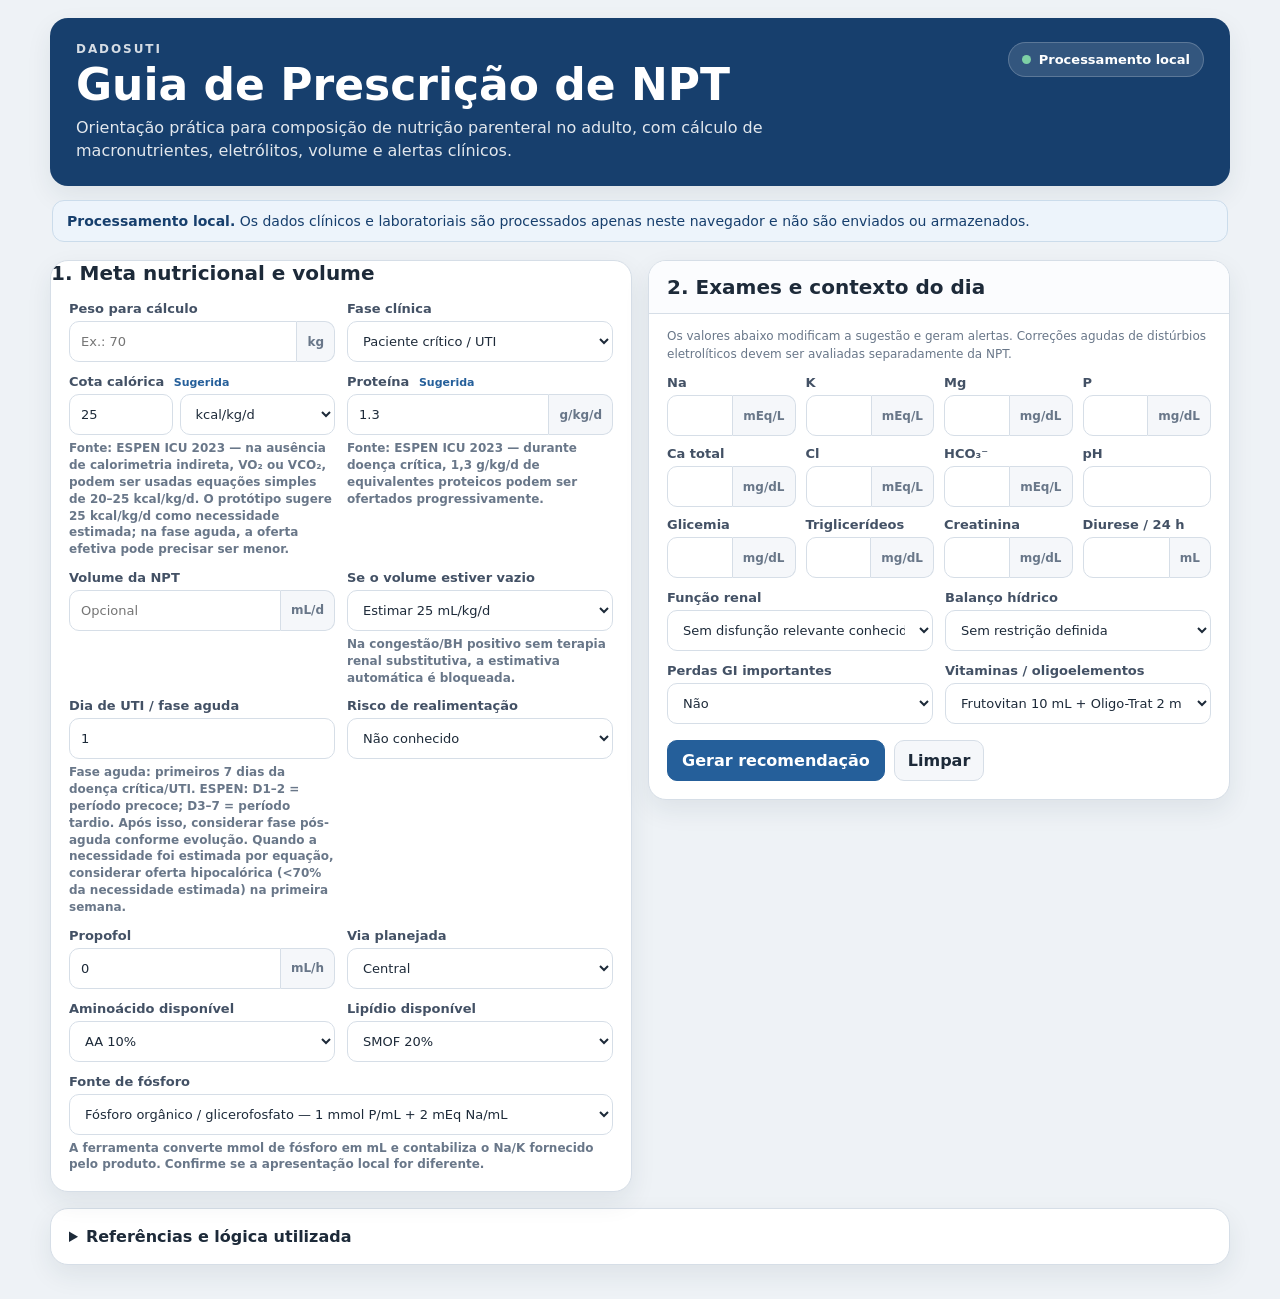
==== index.html @ 1c410846 "Update index.html" ====
<!doctype html>
<html lang="pt-BR">
<head>
  <meta charset="utf-8">
  <meta name="viewport" content="width=device-width, initial-scale=1">
  <meta name="referrer" content="no-referrer">
  <meta http-equiv="Cache-Control" content="no-cache, no-store, must-revalidate">
  <meta http-equiv="Pragma" content="no-cache">
  <meta http-equiv="Expires" content="0">
  <title>Guia de Prescrição de NPT — Adulto</title>
  <link rel="stylesheet" href="style.css?v=10">
</head>
<body>
<main class="shell">

  <header class="hero">
      <div>
        <div class="brand">DADOSUTI</div>
        <h1>Guia de Prescrição de NPT</h1>
        <p>Orientação prática para composição de nutrição parenteral no adulto, com cálculo de macronutrientes, eletrólitos, volume e alertas clínicos.</p>
      </div>
      <div class="local-badge"><span></span> Processamento local</div>
    </header>

    <div class="privacy-strip">
      <strong>Processamento local.</strong> Os dados clínicos e laboratoriais são processados apenas neste navegador e não são enviados ou armazenados.
    </div>

  <section class="layout input-layout">
    <article class="card module-card">
      <div class="card-title"><h2>1. Meta nutricional e volume</h2></div>

      <div class="form-grid">
        <label class="field">
          <span>Peso para cálculo</span>
          <div class="input-unit">
            <input id="peso" type="number" step="0.1" min="1" placeholder="Ex.: 70">
            <b>kg</b>
          </div>
        </label>

        <label class="field">
          <span>Fase clínica</span>
          <select id="fase">
            <option value="uti">Paciente crítico / UTI</option>
            <option value="estavel">Hospitalizado estável</option>
          </select>
        </label>

        <label class="field">
          <span>Cota calórica <em>Sugerida</em></span>
          <div class="split-control">
            <input id="kcal" type="number" step="1" value="25">
            <select id="kcalTipo">
              <option value="kg">kcal/kg/d</option>
              <option value="total">kcal/d</option>
            </select>
          </div>
          <small id="kcalFonte">Fonte: ESPEN ICU 2023 — na ausência de calorimetria/VO₂/VCO₂, podem ser usadas equações simples de 20–25 kcal/kg/d. O protótipo sugere 25 kcal/kg/d como necessidade estimada.</small>
        </label>

        <label class="field">
          <span>Proteína <em>Sugerida</em></span>
          <div class="input-unit">
            <input id="prot" type="number" step="0.1" value="1.3">
            <b>g/kg/d</b>
          </div>
          <small id="protFonte">Fonte: ESPEN ICU 2023 — durante doença crítica, 1,3 g/kg/d de equivalentes proteicos podem ser ofertados progressivamente.</small>
        </label>

        <label class="field">
          <span>Volume da NPT</span>
          <div class="input-unit">
            <input id="volume" type="number" step="10" placeholder="Opcional">
            <b>mL/d</b>
          </div>
        </label>

        <label class="field">
          <span>Se o volume estiver vazio</span>
          <select id="volSug">
            <option value="25">Estimar 25 mL/kg/d</option>
            <option value="30">Estimar 30 mL/kg/d</option>
            <option value="20">Estimar 20 mL/kg/d</option>
            <option value="0">Não estimar — exigir definição</option>
          </select>
          <small>Na congestão/BH positivo sem terapia renal substitutiva, a estimativa automática é bloqueada.</small>
        </label>

        <label class="field">
          <span>Dia de UTI / fase aguda</span>
          <input id="diaUti" type="number" min="1" step="1" value="1">
          <small><strong>Fase aguda:</strong> primeiros 7 dias da doença crítica/UTI. ESPEN: D1–2 = período precoce; D3–7 = período tardio. Após isso, considerar fase pós-aguda conforme evolução. Quando a necessidade foi estimada por equação, considerar oferta hipocalórica (&lt;70% da necessidade estimada) na primeira semana.</small>
        </label>

        <label class="field">
          <span>Risco de realimentação</span>
          <select id="refeed">
            <option value="nao">Não conhecido</option>
            <option value="sim">Sim</option>
            <option value="extremo">Risco extremo</option>
          </select>
        </label>

        <label class="field">
          <span>Propofol</span>
          <div class="input-unit">
            <input id="propofol" type="number" min="0" step="0.1" value="0">
            <b>mL/h</b>
          </div>
        </label>

        <label class="field">
          <span>Via planejada</span>
          <select id="via">
            <option value="central">Central</option>
            <option value="periferica">Periférica</option>
          </select>
        </label>

        <label class="field">
          <span>Aminoácido disponível</span>
          <select id="aaConc">
            <option value="0.10">AA 10%</option>
            <option value="0.15">AA 15%</option>
            <option value="0.08">HEPA 8%</option>
            <option value="0.10">NEFRO 10%</option>
          </select>
        </label>

        <label class="field">
          <span>Lipídio disponível</span>
          <select id="lipTipo">
            <option value="SMOF 20%">SMOF 20%</option>
            <option value="MCT/LCT 20%">MCT/LCT 20%</option>
          </select>
        </label>

        <label class="field field-wide">
          <span>Fonte de fósforo</span>
          <select id="phosProduto">
            <option value="organico">Fósforo orgânico / glicerofosfato — 1 mmol P/mL + 2 mEq Na/mL</option>
            <option value="kphos">Fosfato de potássio — 1,1 mmol P/mL + 2 mEq K/mL</option>
          </select>
          <small>A ferramenta converte mmol de fósforo em mL e contabiliza o Na/K fornecido pelo produto. Confirme se a apresentação local for diferente.</small>
        </label>
      </div>
    </article>

    <article class="card module-card">
      <div class="card-titlebar"><h2>2. Exames e contexto do dia</h2></div>
      <p class="card-note">Os valores abaixo modificam a sugestão e geram alertas. Correções agudas de distúrbios eletrolíticos devem ser avaliadas separadamente da NPT.</p>

      <div class="labs-grid">
        <label class="field"><span>Na</span><div class="input-unit"><input id="na" type="number" step="0.1"><b>mEq/L</b></div></label>
        <label class="field"><span>K</span><div class="input-unit"><input id="k" type="number" step="0.1"><b>mEq/L</b></div></label>
        <label class="field"><span>Mg</span><div class="input-unit"><input id="mg" type="number" step="0.1"><b>mg/dL</b></div></label>
        <label class="field"><span>P</span><div class="input-unit"><input id="p" type="number" step="0.1"><b>mg/dL</b></div></label>

        <label class="field"><span>Ca total</span><div class="input-unit"><input id="ca" type="number" step="0.1"><b>mg/dL</b></div></label>
        <label class="field"><span>Cl</span><div class="input-unit"><input id="cl" type="number" step="0.1"><b>mEq/L</b></div></label>
        <label class="field"><span>HCO₃⁻</span><div class="input-unit"><input id="bic" type="number" step="0.1"><b>mEq/L</b></div></label>
        <label class="field"><span>pH</span><input id="ph" type="number" step="0.01"></label>

        <label class="field"><span>Glicemia</span><div class="input-unit"><input id="glicemia" type="number" step="1"><b>mg/dL</b></div></label>
        <label class="field"><span>Triglicerídeos</span><div class="input-unit"><input id="tg" type="number" step="1"><b>mg/dL</b></div></label>
        <label class="field"><span>Creatinina</span><div class="input-unit"><input id="cr" type="number" step="0.01"><b>mg/dL</b></div></label>
        <label class="field"><span>Diurese / 24 h</span><div class="input-unit"><input id="diurese" type="number" step="10"><b>mL</b></div></label>
      </div>

      <div class="context-grid">
        <label class="field">
          <span>Função renal</span>
          <select id="renal">
            <option value="ok">Sem disfunção relevante conhecida</option>
            <option value="aki">LRA/DRC sem diálise</option>
            <option value="ihd">Hemodiálise intermitente</option>
            <option value="crrt">TRS contínua</option>
          </select>
        </label>

        <label class="field">
          <span>Balanço hídrico</span>
          <select id="bh">
            <option value="neutro">Sem restrição definida</option>
            <option value="positivo">Positivo / congesto / edema</option>
            <option value="negativo">Perdas / necessidade de reposição</option>
          </select>
        </label>

        <label class="field">
          <span>Perdas GI importantes</span>
          <select id="gi">
            <option value="nao">Não</option>
            <option value="sim">Sim</option>
          </select>
        </label>

        <label class="field">
          <span>Vitaminas / oligoelementos</span>
          <select id="micro">
            <option value="fruto">Frutovitan 10 mL + Oligo-Trat 2 mL</option>
            <option value="cerne">Cerne 12 5 mL + Addaven 10 mL</option>
          </select>
        </label>
      </div>

      <div class="button-row">
        <button id="calc" class="primary">Gerar recomendação</button>
        <button id="limpar" class="secondary">Limpar</button>
      </div>
    </article>
  </section>

  <section class="card result-section hidden" id="out">
    <div class="section-head">
      <div>
        <h2>3. Proposta calculada</h2>
        <p class="card-note">Quantidade clínica e volume da apresentação correspondente.</p>
      </div>
    </div>

    <div class="summary-table">
      <div class="metric">
        <span class="metric-label">Energia</span>
        <span class="metric-value" id="rKcal">—</span>
      </div>
      <div class="metric">
        <span class="metric-label">Proteína</span>
        <span class="metric-value" id="rProt">—</span>
      </div>
      <div class="metric">
        <span class="metric-label">GIR</span>
        <span class="metric-value" id="rGir">—</span>
      </div>
      <div class="metric">
        <span class="metric-label">Volume</span>
        <span class="metric-value" id="rVol">—</span>
      </div>
    </div>

    <div class="table-wrap">
      <table class="recommendation-table">
        <thead>
          <tr>
            <th>Componente</th>
            <th>Recomendação</th>
            <th>Volume / apresentação</th>
            <th>Justificativa</th>
          </tr>
        </thead>
        <tbody id="tbody"></tbody>
      </table>
    </div>
  </section>

  <section class="card hidden" id="alertsCard">
    <h2>4. Alertas e pontos de revisão</h2>
    <div id="alerts"></div>
  </section>

  <section class="card hidden" id="rxCard">
    <div class="evolution-head">
      <h2>5. Prescrição sugerida</h2>
      <button id="copiar" class="primary compact">Copiar resumo</button>
    </div>
    <pre class="evolution-text" id="rx"></pre>
  </section>

  <details class="card references-card">
    <summary>Referências e lógica utilizada</summary>
    <div class="references">
      <p><strong>ESPEN 2023.</strong> Em UTI, sugere automaticamente 25 kcal/kg/d como estimativa prática dentro da faixa de 20–25 kcal/kg/d quando calorimetria/VO₂/VCO₂ não estão disponíveis, e 1,3 g/kg/d de proteína como referência progressiva. Quando a necessidade energética é estimada por equação, alerta para evitar oferta plena precoce na fase aguda. Também limita glicose a 5 mg/kg/min e considera 1 g/kg/d de lipídio como teto usual, com tolerância até 1,5 g/kg/d.</p>

      <p><strong>ASPEN 2025.</strong> Para uma formulação inicial, proteína é definida primeiro; aproximadamente 25% das kcal podem vir de emulsão lipídica, e o restante é completado com dextrose. O volume-alvo deve ser compatível com a estratégia hídrica do paciente. Pontos de partida de eletrólitos: Na 1–2 mEq/kg (70–100 mEq/d), K 50–70 mEq/d, Ca 10–15 mEq/d, Mg 8–20 mEq/d e fósforo 20–40 mmol/d, sempre individualizados.</p>

      <p><strong>Apresentações do formulário fornecido.</strong> Glicose 50%, lipídio 20%, NaCl 3,42 mEq/mL, KCl 2,56 mEq/mL, acetatos de Na/K 2 mEq/mL, gluconato de cálcio 0,5 mEq/mL e sulfato de magnésio 4 mEq/mL.</p>
    </div>
  </details>

</main>

<script src="app.js?v=10"></script>
</body>
</html>
---- style.css ----
:root {
  color-scheme: light;
  --bg: #eef2f6;
  --card: #ffffff;
  --ink: #1d2a39;
  --muted: #697789;
  --line: #d6dee7;
  --blue: #173f6d;
  --blue2: #255f9a;
  --btn: #255f9a;
  --blue-soft: #edf4fb;
  --soft: #edf4fb;
  --green: #176b4a;
  --green-bg: #eef8f3;
  --yellow: #805a00;
  --yellow-bg: #fff8e4;
  --warn: #805a00;
  --warnbg: #fff8e4;
  --red: #9a3030;
  --red-bg: #fff0f0;
  --danger: #9a3030;
  --dangerbg: #fff0f0;
  --ok: #176b4a;
  --okbg: #eef8f3;
  --shadow: 0 10px 26px rgba(24, 45, 70, .08);
}

* { box-sizing: border-box; }

body {
  margin: 0;
  background: var(--bg);
  color: var(--ink);
  font-family: Inter, ui-sans-serif, system-ui, -apple-system, BlinkMacSystemFont, "Segoe UI", sans-serif;
}

button, input, select, textarea { font: inherit; }

.shell {
  width: min(1180px, calc(100% - 28px));
  margin: 18px auto 34px;
}

/* Cabeçalho padrão DadosUTI — mesmos valores do módulo Gasometria */
.hero {
  display: flex;
  justify-content: space-between;
  gap: 22px;
  align-items: flex-start;
  padding: 24px 26px;
  border-radius: 18px;
  color: white;
  background: var(--blue);
  box-shadow: var(--shadow);
}

.brand {
  font-size: 12px;
  font-weight: 900;
  letter-spacing: .16em;
  opacity: .82;
}

.hero h1 {
  margin: 3px 0 6px;
  font-size: clamp(30px, 4vw, 44px);
}

.hero p {
  margin: 0;
  max-width: 720px;
  color: rgba(255,255,255,.88);
  font-size: 16px;
  line-height: 1.45;
}

.local-badge {
  flex: none;
  display: inline-flex;
  align-items: center;
  gap: 8px;
  padding: 9px 13px;
  border-radius: 999px;
  background: rgba(255,255,255,.12);
  border: 1px solid rgba(255,255,255,.2);
  font-size: 13px;
  font-weight: 800;
}

.local-badge span {
  width: 9px;
  height: 9px;
  border-radius: 50%;
  background: #7ed0a5;
}

.privacy-strip {
  margin: 14px 2px 18px;
  padding: 12px 14px;
  border-radius: 12px;
  color: var(--blue);
  background: var(--blue-soft);
  border: 1px solid #cbdceb;
  font-size: 14px;
}

/* Conteúdo NPT */
.layout {
  display: grid;
  grid-template-columns: 1fr 1fr;
  gap: 16px;
  align-items: start;
}

.card {
  background: var(--card);
  border: 1px solid var(--line);
  border-radius: 18px;
  padding: 18px;
  box-shadow: var(--shadow);
  margin-bottom: 16px;
}

.module-card {
  padding: 0;
  overflow: hidden;
}

.card-titlebar {
  padding: 14px 18px;
  background: #fbfcfe;
  border-bottom: 1px solid var(--line);
}

.card-titlebar h2 {
  margin: 0;
  font-size: 20px;
  color: var(--ink);
}

h2 {
  margin: 0 0 14px;
  font-size: 20px;
}

.card-note {
  margin: 14px 18px 12px;
  color: var(--muted);
  font-size: 12px;
  line-height: 1.45;
}

.form-grid,
.context-grid {
  display: grid;
  grid-template-columns: repeat(2, minmax(0,1fr));
  gap: 12px;
}

.form-grid {
  margin: 16px 18px 18px;
}

.labs-grid {
  display: grid;
  grid-template-columns: repeat(4, minmax(0,1fr));
  gap: 10px;
  margin: 10px 18px 0;
}

.context-grid {
  margin: 12px 18px 0;
}

.field {
  display: block;
  min-width: 0;
}

.field-wide { grid-column: 1 / -1; }

.field > span {
  display: block;
  margin-bottom: 5px;
  color: #435165;
  font-size: 13px;
  font-weight: 800;
}

.field > span em {
  margin-left: 5px;
  color: var(--blue2);
  font-size: 11px;
  font-style: normal;
  font-weight: 800;
}

.field small {
  display: block;
  margin-top: 5px;
  color: var(--muted);
  font-size: 12px;
  font-weight: 600;
  line-height: 1.4;
}

input,
select {
  width: 100%;
  min-height: 41px;
  border: 1px solid var(--line);
  border-radius: 10px;
  padding: 10px 11px;
  color: var(--ink);
  background: #fff;
  outline: none;
  font-size: 13px;
}

input:focus,
select:focus {
  border-color: #7ca6cf;
  box-shadow: 0 0 0 3px rgba(37,95,154,.10);
}

.input-unit {
  display: grid;
  grid-template-columns: minmax(0,1fr) auto;
  align-items: stretch;
}

.input-unit input {
  border-radius: 10px 0 0 10px;
}

.input-unit b {
  display: flex;
  align-items: center;
  padding: 0 10px;
  border: 1px solid var(--line);
  border-left: 0;
  border-radius: 0 10px 10px 0;
  background: #f5f7fa;
  color: var(--muted);
  font-size: 12px;
  white-space: nowrap;
}

.split-control {
  display: grid;
  grid-template-columns: minmax(90px,.8fr) minmax(120px,1.2fr);
  gap: 7px;
}

.button-row {
  display: flex;
  gap: 9px;
  margin: 16px 18px 18px;
}

button {
  border: 1px solid var(--line);
  border-radius: 10px;
  cursor: pointer;
  font-weight: 800;
  transition: .15s ease;
}

button.primary {
  padding: 10px 14px;
  color: #fff;
  background: var(--blue2);
  border-color: var(--blue2);
}

button.primary:hover { filter: brightness(.96); }

button.secondary,
button.ghost {
  padding: 9px 13px;
  color: var(--ink);
  background: #f5f7fa;
}

button.secondary:hover,
button.ghost:hover:not(:disabled) {
  background: #eef2f6;
}

button.compact { padding: 8px 11px; }

.hidden { display: none !important; }

.summary-table {
  display: grid;
  grid-template-columns: repeat(4, minmax(0,1fr));
  border: 1px solid var(--line);
  border-radius: 12px;
  overflow: hidden;
  background: #fff;
  margin: 4px 0 16px;
}

.metric {
  min-width: 0;
  min-height: 78px;
  padding: 11px 8px;
  display: flex;
  flex-direction: column;
  align-items: center;
  justify-content: center;
  text-align: center;
  gap: 6px;
  border-right: 1px solid var(--line);
}

.metric:last-child { border-right: 0; }

.metric-label {
  color: #435165;
  font-size: 13px;
  font-weight: 800;
}

.metric-value {
  color: var(--ink);
  font-size: 16px;
  font-weight: 800;
  white-space: nowrap;
}

.table-wrap {
  overflow-x: auto;
  border: 1px solid var(--line);
  border-radius: 12px;
}

.recommendation-table {
  width: 100%;
  min-width: 820px;
  border-collapse: collapse;
  font-size: 13px;
  background: #fff;
}

.recommendation-table th {
  padding: 10px;
  background: #fbfcfe;
  color: #435165;
  text-align: left;
  font-size: 12px;
  font-weight: 800;
  border-bottom: 1px solid var(--line);
}

.recommendation-table td {
  padding: 10px;
  vertical-align: top;
  border-bottom: 1px solid #e3e8ee;
  line-height: 1.45;
}

.recommendation-table tr:last-child td { border-bottom: 0; }

.qty { font-weight: 800; color: #35465b; }
.why { color: #526174; }

.alert {
  margin-top: 9px;
  padding: 11px 12px;
  border-radius: 10px;
  font-size: 13px;
  line-height: 1.45;
}

.alert.warn {
  color: var(--yellow);
  background: var(--yellow-bg);
  border: 1px solid #eedca6;
}

.alert.danger {
  color: var(--red);
  background: var(--red-bg);
  border: 1px solid #efc8c8;
}

.alert.ok {
  color: var(--green);
  background: var(--green-bg);
  border: 1px solid #cbe7d8;
}

.evolution-head {
  display: flex;
  align-items: center;
  justify-content: space-between;
  gap: 10px;
}

.evolution-head h2 { margin-bottom: 0; }

.evolution-text {
  margin: 12px 0 0;
  min-height: 184px;
  padding: 14px;
  border: 1px solid var(--line);
  border-radius: 12px;
  background: #fbfcfe;
  color: var(--ink);
  white-space: pre-wrap;
  overflow-x: auto;
  font: 600 13px/1.62 Inter, ui-sans-serif, system-ui, -apple-system, BlinkMacSystemFont, "Segoe UI", sans-serif;
}

.references-card summary {
  cursor: pointer;
  font-weight: 800;
}

.references {
  margin-top: 12px;
  color: #526174;
  font-size: 13px;
  line-height: 1.5;
}

.references p { margin: 7px 0; }
.references p:last-child { margin-bottom: 0; }

@media (max-width: 960px) {
  .layout { grid-template-columns: 1fr; }
}

@media (max-width: 700px) {
  .labs-grid { grid-template-columns: repeat(2, minmax(0,1fr)); }
  .summary-table { grid-template-columns: repeat(2, minmax(0,1fr)); }
  .metric:nth-child(2) { border-right: 0; }
  .metric:nth-child(-n+2) { border-bottom: 1px solid var(--line); }
}

@media (max-width: 620px) {
  .shell {
    width: min(100% - 18px, 1180px);
    margin-top: 9px;
  }

  .hero {
    flex-direction: column;
    padding: 20px;
    border-radius: 15px;
  }

  .hero h1 { font-size: 30px; }

  .form-grid,
  .context-grid {
    grid-template-columns: 1fr;
  }

  .field-wide { grid-column: auto; }

  .button-row {
    flex-direction: column;
  }

  .button-row button {
    width: 100%;
  }

  .evolution-head {
    align-items: stretch;
    flex-direction: column;
  }

  .evolution-head button { width: 100%; }
}

@media (max-width: 420px) {
  .labs-grid { grid-template-columns: 1fr; }
}
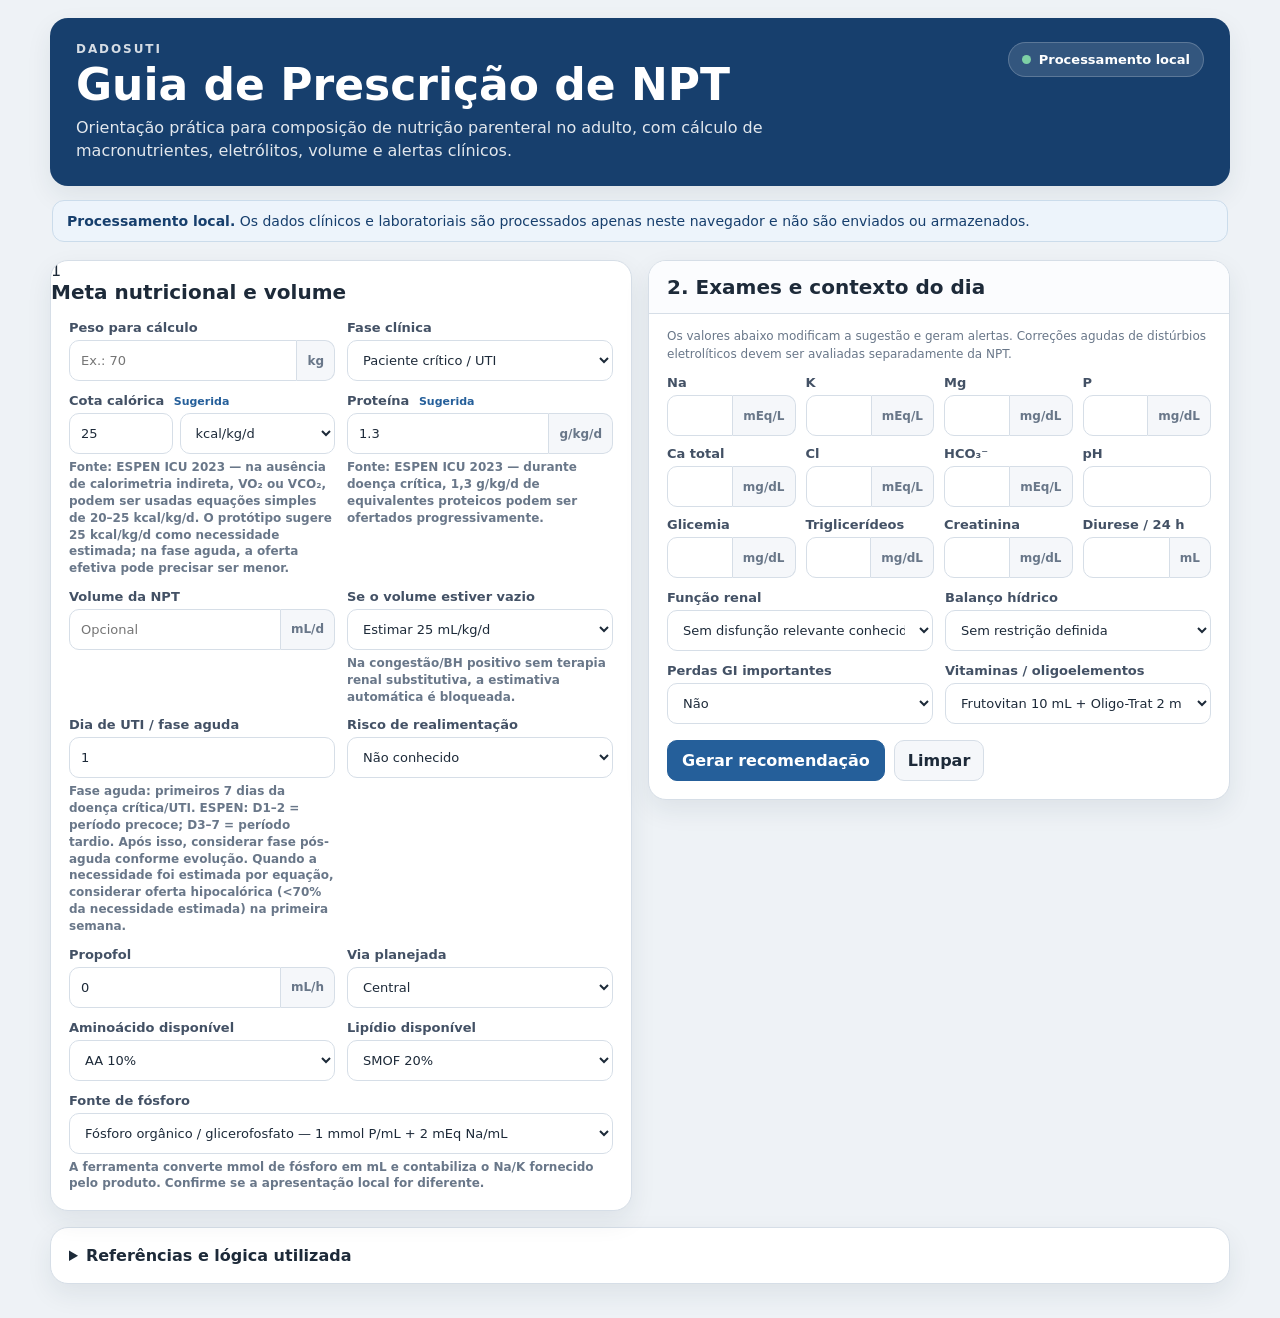
==== commit b8d0c615: "Update index.html" ====
--- a/index.html
+++ b/index.html
@@ -28,7 +28,10 @@
 
   <section class="layout input-layout">
     <article class="card module-card">
-      <div class="card-title"><h2>1. Meta nutricional e volume</h2></div>
+      <div class="card-title">
+        <div>
+            <span class="step">1</span>
+            <h2>Meta nutricional e volume</h2></div>
 
       <div class="form-grid">
         <label class="field">
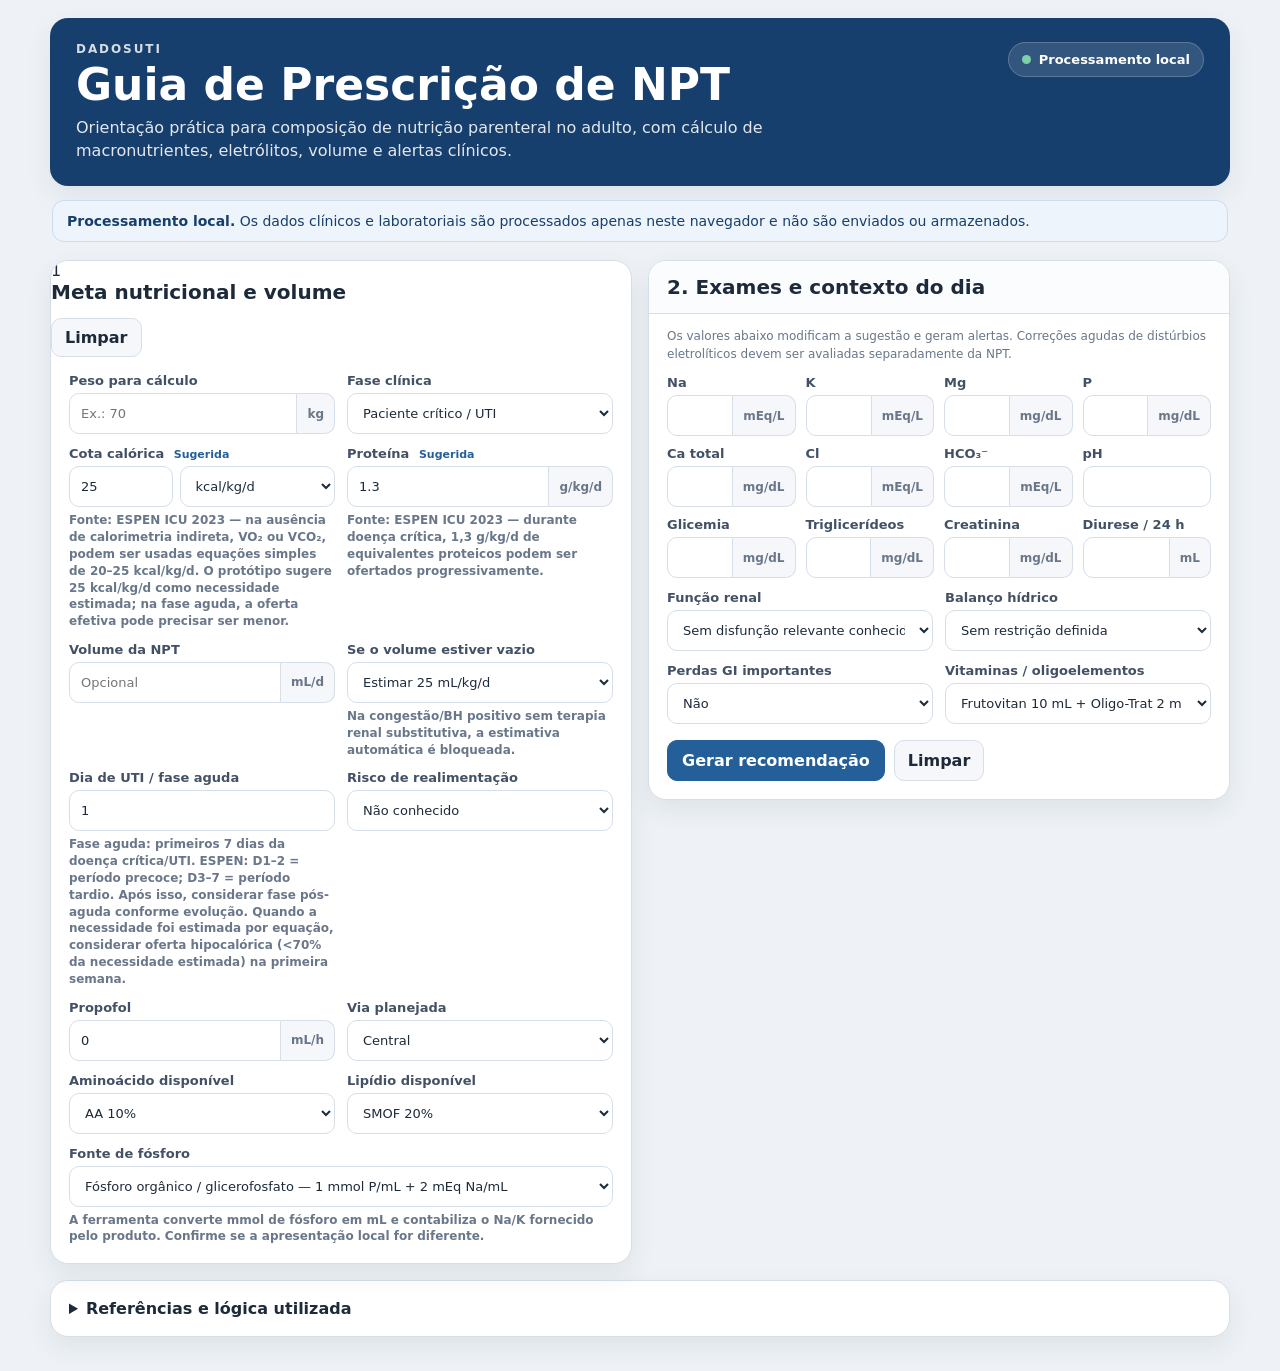
==== commit 05c571de: "Update index.html" ====
--- a/index.html
+++ b/index.html
@@ -32,6 +32,8 @@
         <div>
             <span class="step">1</span>
             <h2>Meta nutricional e volume</h2></div>
+        <button type="button" id="clearBtn" class="ghost">Limpar</button>
+        </div>
 
       <div class="form-grid">
         <label class="field">
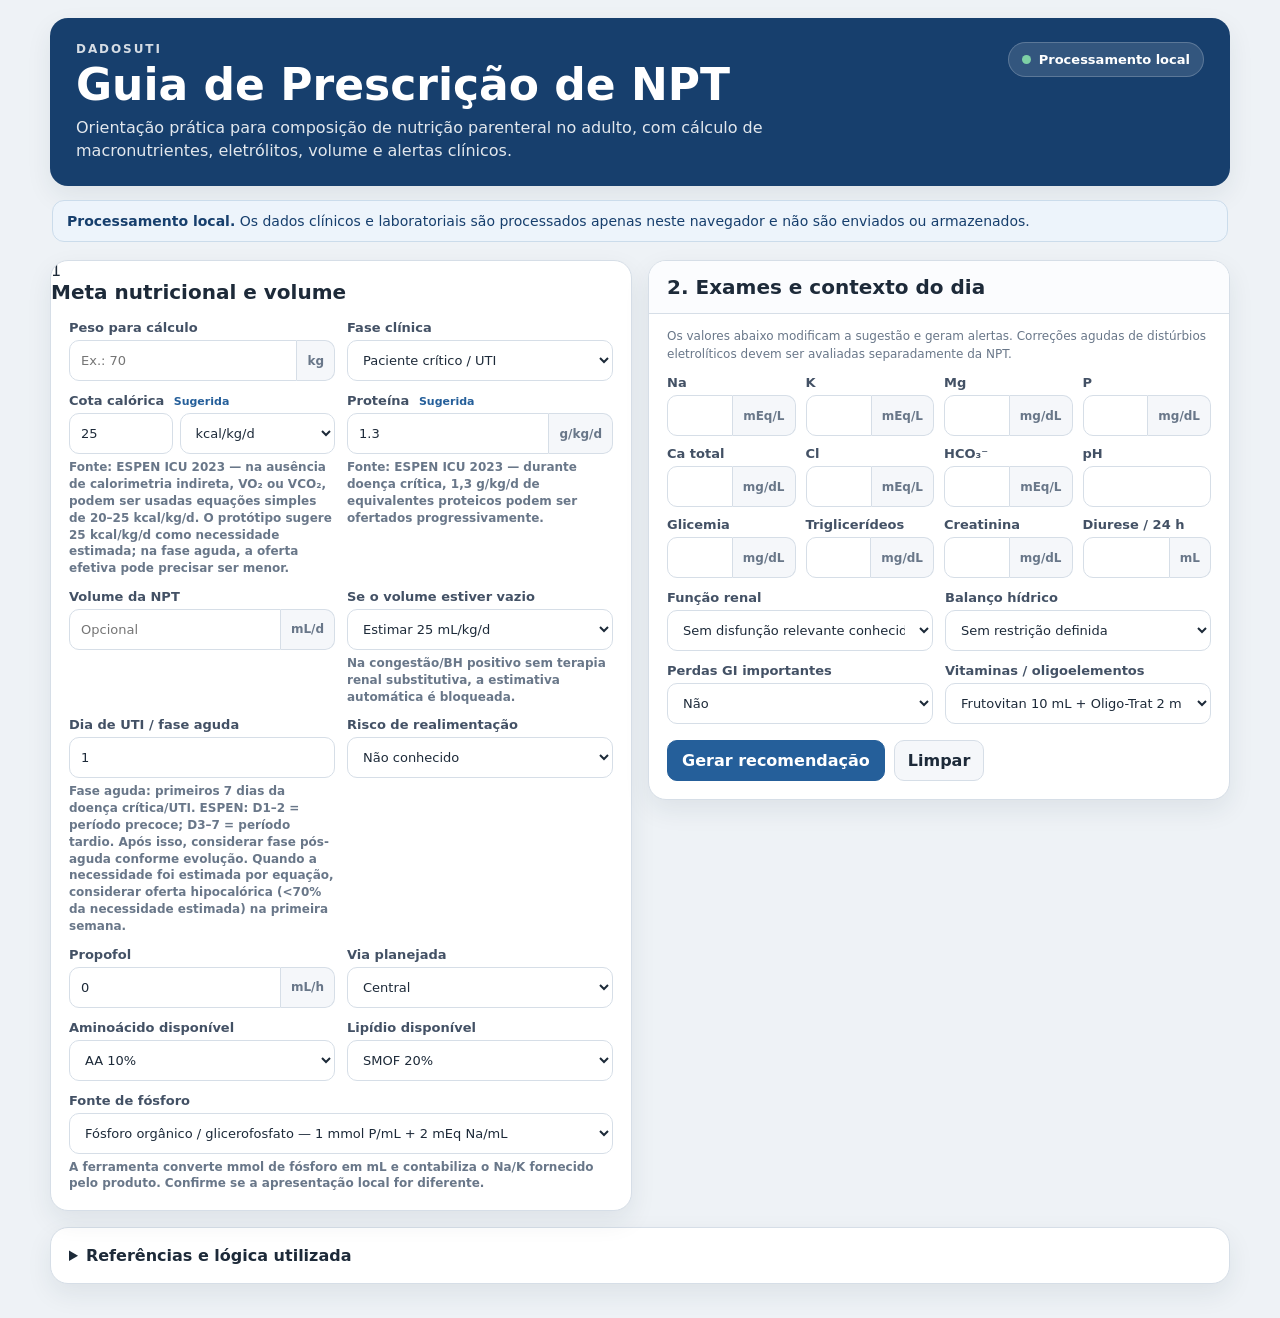
==== commit 3e08b299: "Update index.html" ====
--- a/index.html
+++ b/index.html
@@ -31,9 +31,9 @@
       <div class="card-title">
         <div>
             <span class="step">1</span>
-            <h2>Meta nutricional e volume</h2></div>
-        <button type="button" id="clearBtn" class="ghost">Limpar</button>
+            <h2>Meta nutricional e volume</h2>
         </div>
+        
 
       <div class="form-grid">
         <label class="field">
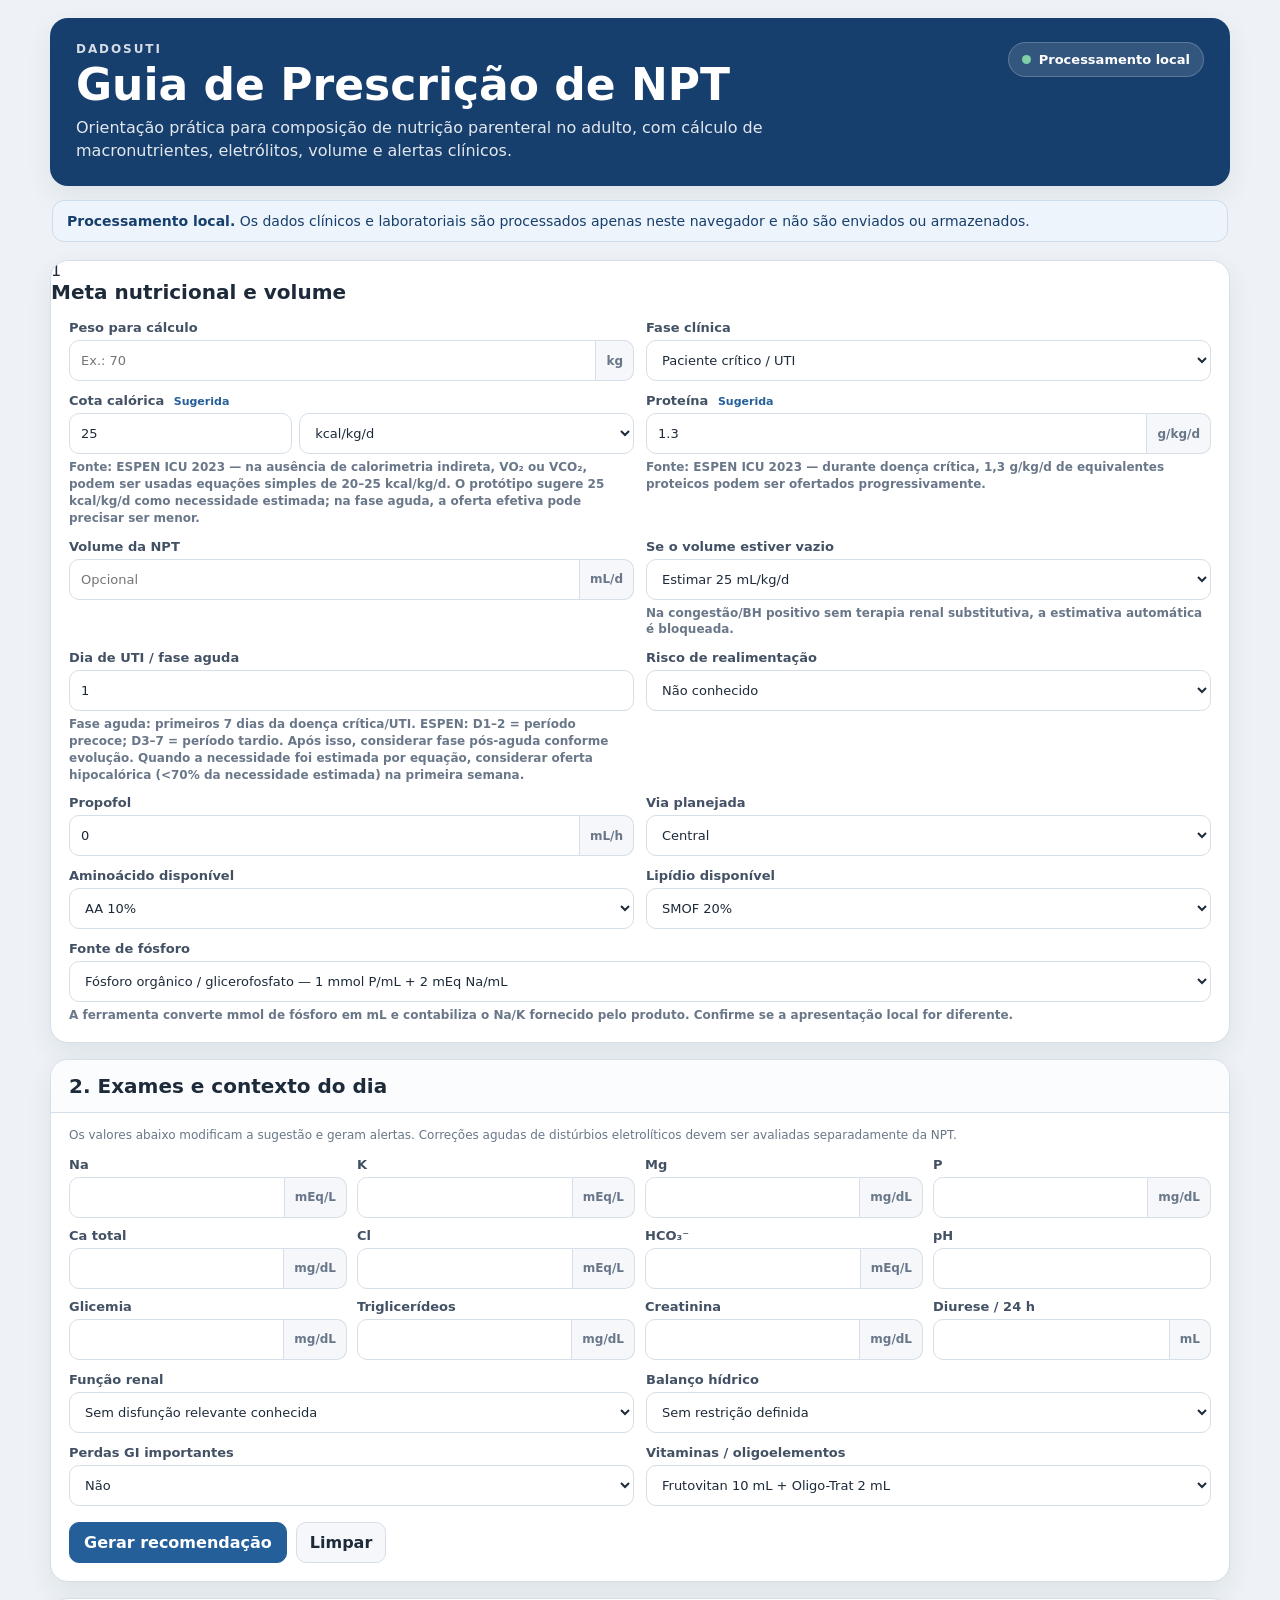
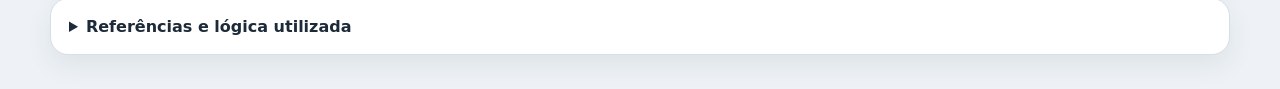
==== commit ece38925: "Update index.html" ====
--- a/index.html
+++ b/index.html
@@ -26,7 +26,7 @@
       <strong>Processamento local.</strong> Os dados clínicos e laboratoriais são processados apenas neste navegador e não são enviados ou armazenados.
     </div>
 
-  <section class="layout input-layout">
+  <section class="workspace">
     <article class="card module-card">
       <div class="card-title">
         <div>
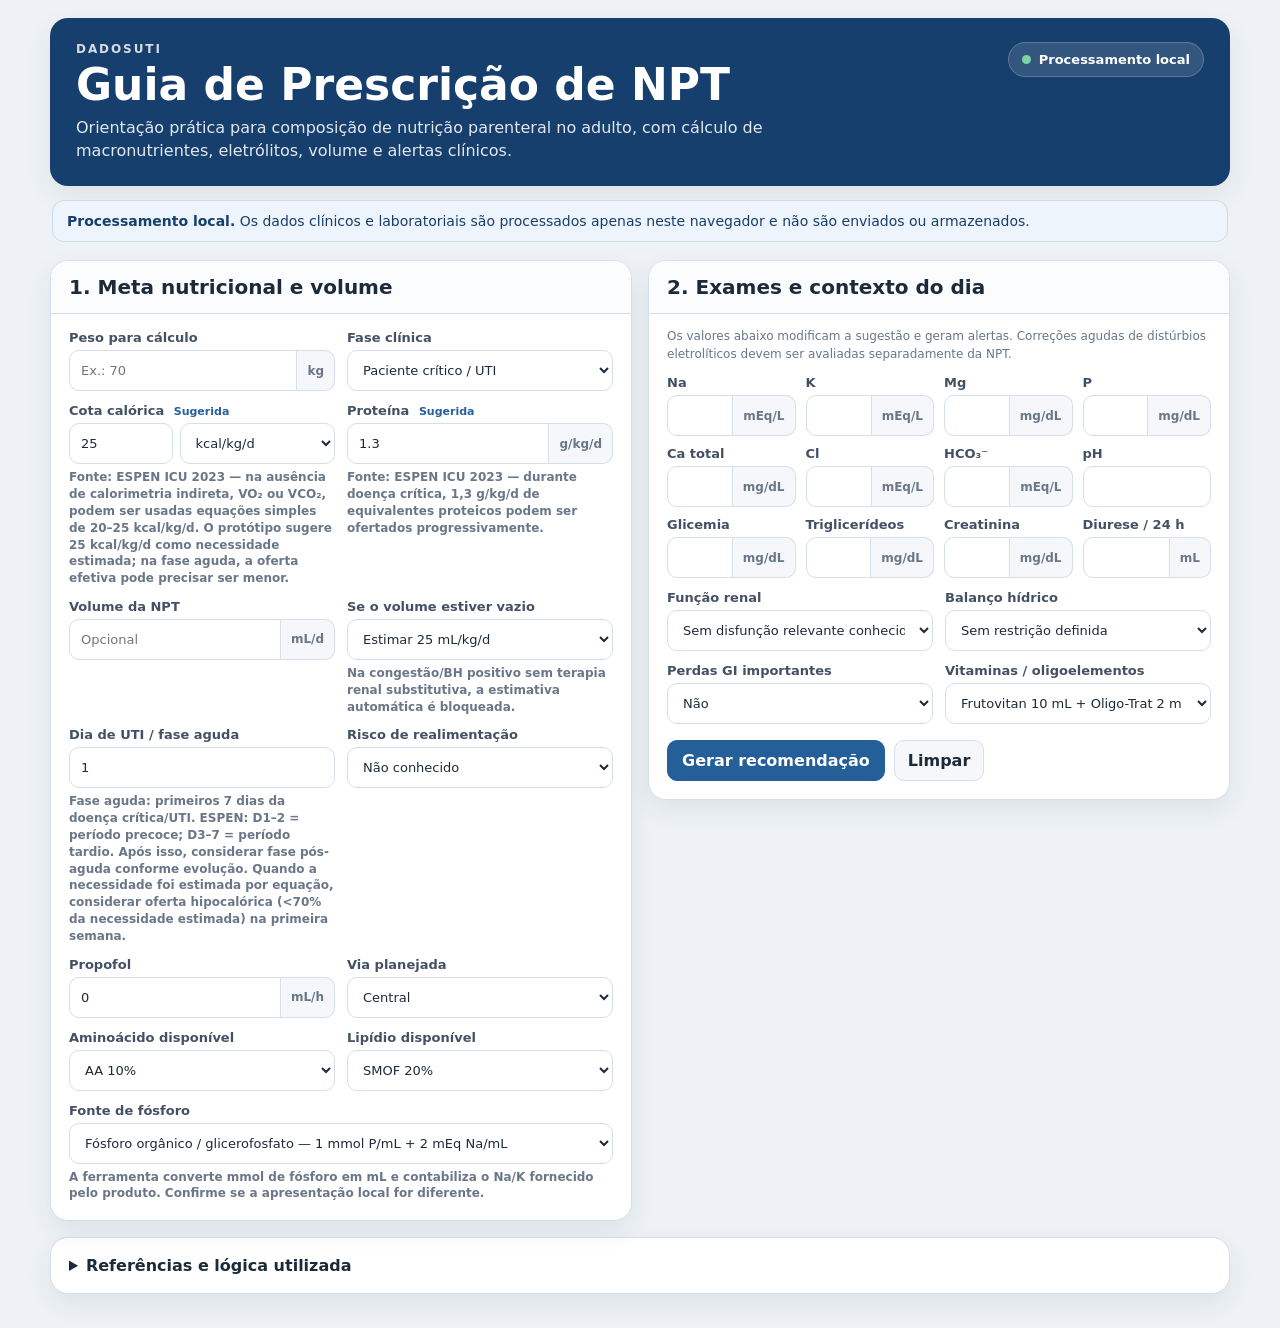
==== commit fc18b34e: "Update index.html" ====
--- a/index.html
+++ b/index.html
@@ -26,13 +26,11 @@
       <strong>Processamento local.</strong> Os dados clínicos e laboratoriais são processados apenas neste navegador e não são enviados ou armazenados.
     </div>
 
-  <section class="workspace">
+  <section class="layout input-layout">
     <article class="card module-card">
-      <div class="card-title">
-        <div>
-            <span class="step">1</span>
-            <h2>Meta nutricional e volume</h2>
-        </div>
+      <div class="card-titlebar"><h2>1. Meta nutricional e volume</h2></div>
+
+
         
 
       <div class="form-grid">
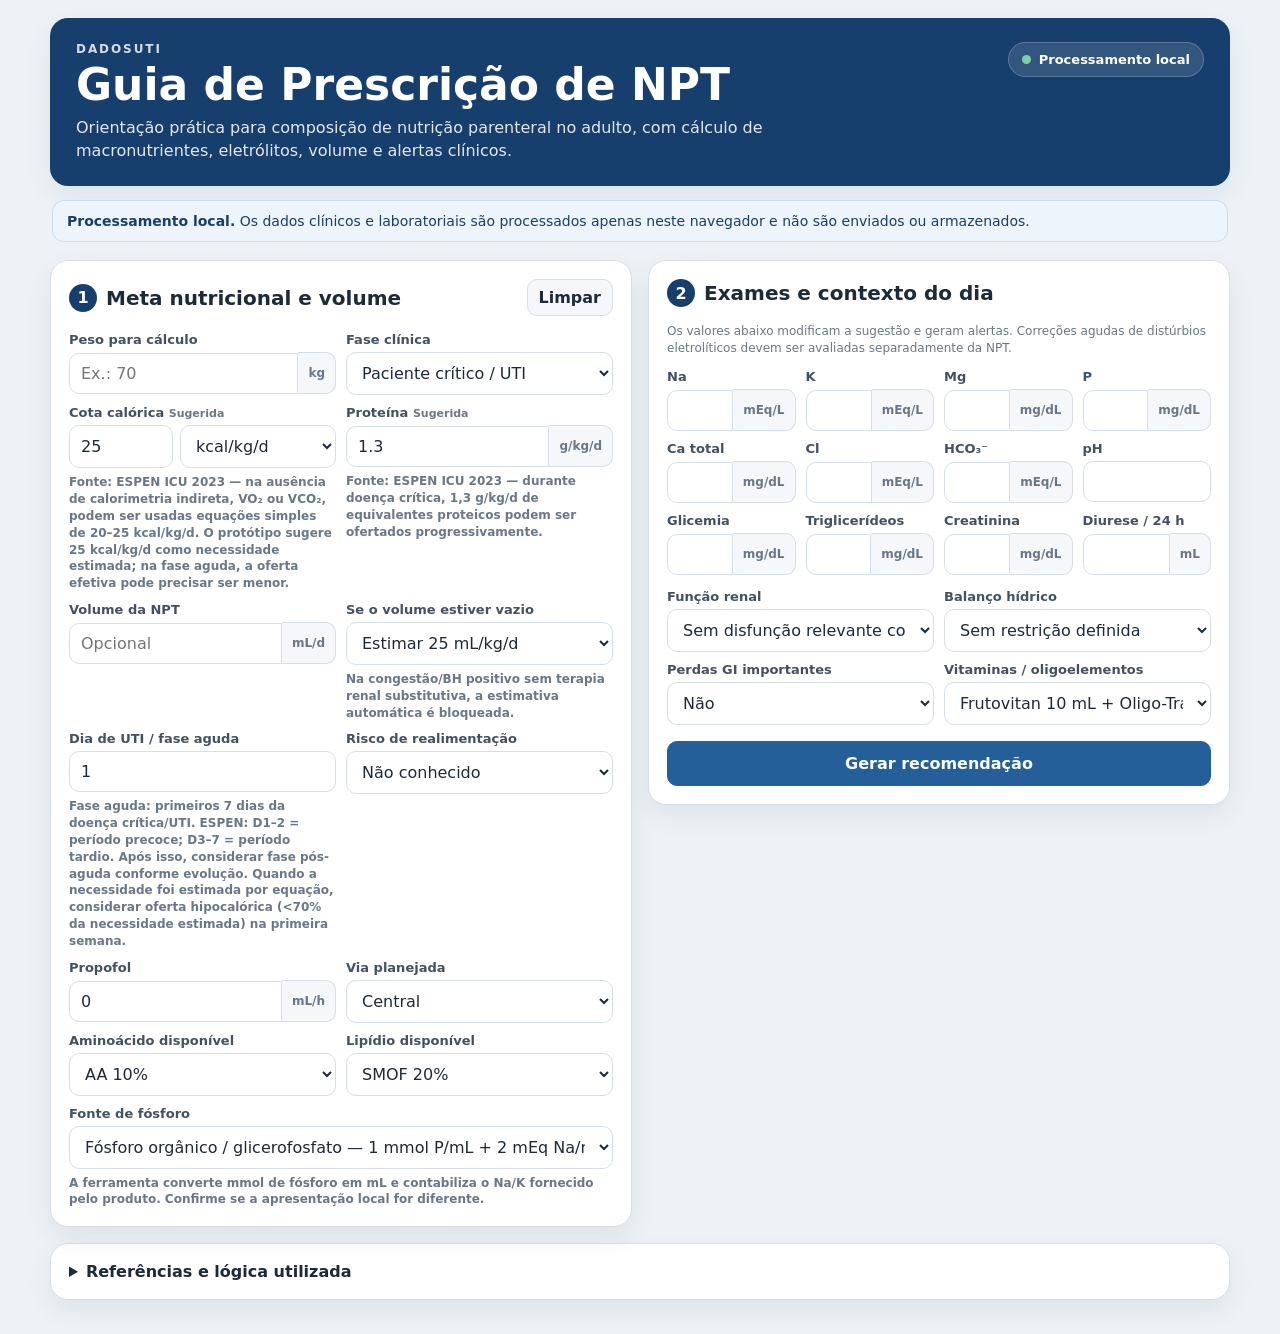
==== commit 5a73bd86: "Add files via upload" ====
--- a/index.html
+++ b/index.html
@@ -8,7 +8,7 @@
   <meta http-equiv="Pragma" content="no-cache">
   <meta http-equiv="Expires" content="0">
   <title>Guia de Prescrição de NPT — Adulto</title>
-  <link rel="stylesheet" href="style.css?v=10">
+  <link rel="stylesheet" href="style.css?v=11">
 </head>
 <body>
 <main class="shell">
@@ -27,11 +27,14 @@
     </div>
 
   <section class="layout input-layout">
-    <article class="card module-card">
-      <div class="card-titlebar"><h2>1. Meta nutricional e volume</h2></div>
-
-
-        
+    <article class="card input-card">
+      <div class="card-title">
+        <div>
+          <span class="step">1</span>
+          <h2>Meta nutricional e volume</h2>
+        </div>
+        <button type="button" id="limpar" class="ghost">Limpar</button>
+      </div>
 
       <div class="form-grid">
         <label class="field">
@@ -150,8 +153,13 @@
       </div>
     </article>
 
-    <article class="card module-card">
-      <div class="card-titlebar"><h2>2. Exames e contexto do dia</h2></div>
+    <article class="card input-card">
+      <div class="card-title">
+        <div>
+          <span class="step">2</span>
+          <h2>Exames e contexto do dia</h2>
+        </div>
+      </div>
       <p class="card-note">Os valores abaixo modificam a sugestão e geram alertas. Correções agudas de distúrbios eletrolíticos devem ser avaliadas separadamente da NPT.</p>
 
       <div class="labs-grid">
@@ -208,20 +216,18 @@
         </label>
       </div>
 
-      <div class="button-row">
-        <button id="calc" class="primary">Gerar recomendação</button>
-        <button id="limpar" class="secondary">Limpar</button>
-      </div>
+      <button id="calc" class="primary action-button">Gerar recomendação</button>
     </article>
   </section>
 
   <section class="card result-section hidden" id="out">
-    <div class="section-head">
+    <div class="card-title">
       <div>
-        <h2>3. Proposta calculada</h2>
-        <p class="card-note">Quantidade clínica e volume da apresentação correspondente.</p>
-      </div>
-    </div>
+        <span class="step">3</span>
+        <h2>Proposta calculada</h2>
+      </div>
+    </div>
+    <p class="section-note">Quantidade clínica e volume da apresentação correspondente.</p>
 
     <div class="summary-table">
       <div class="metric">
@@ -258,14 +264,22 @@
   </section>
 
   <section class="card hidden" id="alertsCard">
-    <h2>4. Alertas e pontos de revisão</h2>
+    <div class="card-title">
+      <div>
+        <span class="step">4</span>
+        <h2>Alertas e pontos de revisão</h2>
+      </div>
+    </div>
     <div id="alerts"></div>
   </section>
 
   <section class="card hidden" id="rxCard">
-    <div class="evolution-head">
-      <h2>5. Prescrição sugerida</h2>
-      <button id="copiar" class="primary compact">Copiar resumo</button>
+    <div class="card-title">
+      <div>
+        <span class="step">5</span>
+        <h2>Prescrição sugerida</h2>
+      </div>
+      <button id="copiar" class="ghost">Copiar resumo</button>
     </div>
     <pre class="evolution-text" id="rx"></pre>
   </section>
@@ -283,6 +297,6 @@
 
 </main>
 
-<script src="app.js?v=10"></script>
+<script src="app.js?v=11"></script>
 </body>
 </html>
--- a/style.css
+++ b/style.css
@@ -7,475 +7,138 @@
   --line: #d6dee7;
   --blue: #173f6d;
   --blue2: #255f9a;
-  --btn: #255f9a;
   --blue-soft: #edf4fb;
-  --soft: #edf4fb;
   --green: #176b4a;
   --green-bg: #eef8f3;
   --yellow: #805a00;
   --yellow-bg: #fff8e4;
-  --warn: #805a00;
-  --warnbg: #fff8e4;
   --red: #9a3030;
   --red-bg: #fff0f0;
-  --danger: #9a3030;
-  --dangerbg: #fff0f0;
-  --ok: #176b4a;
-  --okbg: #eef8f3;
   --shadow: 0 10px 26px rgba(24, 45, 70, .08);
 }
-
 * { box-sizing: border-box; }
-
 body {
   margin: 0;
   background: var(--bg);
   color: var(--ink);
   font-family: Inter, ui-sans-serif, system-ui, -apple-system, BlinkMacSystemFont, "Segoe UI", sans-serif;
 }
+button,input,select,textarea { font: inherit; }
+.shell { width: min(1180px, calc(100% - 28px)); margin: 18px auto 34px; }
 
-button, input, select, textarea { font: inherit; }
+/* Cabeçalho: exatamente o padrão da Gasometria */
+.hero {
+  display: flex; justify-content: space-between; gap: 22px; align-items: flex-start;
+  padding: 24px 26px; border-radius: 18px; color: white; background: var(--blue); box-shadow: var(--shadow);
+}
+.brand { font-size: 12px; font-weight: 900; letter-spacing: .16em; opacity: .82; }
+.hero h1 { margin: 3px 0 6px; font-size: clamp(30px, 4vw, 44px); }
+.hero p { margin: 0; max-width: 720px; color: rgba(255,255,255,.88); font-size: 16px; line-height: 1.45; }
+.local-badge { flex: none; display: inline-flex; align-items: center; gap: 8px; padding: 9px 13px; border-radius: 999px; background: rgba(255,255,255,.12); border: 1px solid rgba(255,255,255,.2); font-size: 13px; font-weight: 800; }
+.local-badge span { width: 9px; height: 9px; border-radius: 50%; background: #7ed0a5; }
+.privacy-strip { margin: 14px 2px 18px; padding: 12px 14px; border-radius: 12px; color: var(--blue); background: var(--blue-soft); border: 1px solid #cbdceb; font-size: 14px; }
 
-.shell {
-  width: min(1180px, calc(100% - 28px));
-  margin: 18px auto 34px;
-}
+/* Cards e cabeçalhos numerados: padrão da Gasometria */
+.layout { display: grid; grid-template-columns: minmax(0,1fr) minmax(0,1fr); gap: 16px; align-items: start; }
+.card { background: var(--card); border: 1px solid var(--line); border-radius: 18px; padding: 18px; box-shadow: var(--shadow); margin-bottom: 16px; }
+.card-title { display: flex; align-items: center; justify-content: space-between; gap: 12px; margin-bottom: 16px; }
+.card-title > div { display: flex; align-items: center; gap: 9px; min-width: 0; }
+.card-title h2 { margin: 0; font-size: 20px; }
+.step { display: inline-grid; place-items: center; width: 28px; height: 28px; flex: 0 0 28px; border-radius: 50%; background: var(--blue); color: white; font-weight: 900; }
+h3 { margin: 18px 0 10px; font-size: 15px; }
 
-/* Cabeçalho padrão DadosUTI — mesmos valores do módulo Gasometria */
-.hero {
-  display: flex;
-  justify-content: space-between;
-  gap: 22px;
-  align-items: flex-start;
-  padding: 24px 26px;
-  border-radius: 18px;
-  color: white;
-  background: var(--blue);
-  box-shadow: var(--shadow);
-}
-
-.brand {
-  font-size: 12px;
-  font-weight: 900;
-  letter-spacing: .16em;
-  opacity: .82;
-}
-
-.hero h1 {
-  margin: 3px 0 6px;
-  font-size: clamp(30px, 4vw, 44px);
-}
-
-.hero p {
-  margin: 0;
-  max-width: 720px;
-  color: rgba(255,255,255,.88);
-  font-size: 16px;
-  line-height: 1.45;
-}
-
-.local-badge {
-  flex: none;
-  display: inline-flex;
-  align-items: center;
-  gap: 8px;
-  padding: 9px 13px;
-  border-radius: 999px;
-  background: rgba(255,255,255,.12);
-  border: 1px solid rgba(255,255,255,.2);
-  font-size: 13px;
-  font-weight: 800;
-}
-
-.local-badge span {
-  width: 9px;
-  height: 9px;
-  border-radius: 50%;
-  background: #7ed0a5;
-}
-
-.privacy-strip {
-  margin: 14px 2px 18px;
-  padding: 12px 14px;
-  border-radius: 12px;
-  color: var(--blue);
-  background: var(--blue-soft);
-  border: 1px solid #cbdceb;
-  font-size: 14px;
-}
-
-/* Conteúdo NPT */
-.layout {
-  display: grid;
-  grid-template-columns: 1fr 1fr;
-  gap: 16px;
-  align-items: start;
-}
-
-.card {
-  background: var(--card);
-  border: 1px solid var(--line);
-  border-radius: 18px;
-  padding: 18px;
-  box-shadow: var(--shadow);
-  margin-bottom: 16px;
-}
-
-.module-card {
-  padding: 0;
-  overflow: hidden;
-}
-
-.card-titlebar {
-  padding: 14px 18px;
-  background: #fbfcfe;
-  border-bottom: 1px solid var(--line);
-}
-
-.card-titlebar h2 {
-  margin: 0;
-  font-size: 20px;
-  color: var(--ink);
-}
-
-h2 {
-  margin: 0 0 14px;
-  font-size: 20px;
-}
-
-.card-note {
-  margin: 14px 18px 12px;
-  color: var(--muted);
-  font-size: 12px;
-  line-height: 1.45;
-}
-
-.form-grid,
-.context-grid {
-  display: grid;
-  grid-template-columns: repeat(2, minmax(0,1fr));
-  gap: 12px;
-}
-
-.form-grid {
-  margin: 16px 18px 18px;
-}
-
-.labs-grid {
-  display: grid;
-  grid-template-columns: repeat(4, minmax(0,1fr));
-  gap: 10px;
-  margin: 10px 18px 0;
-}
-
-.context-grid {
-  margin: 12px 18px 0;
-}
-
-.field {
-  display: block;
-  min-width: 0;
-}
-
+.form-grid,.context-grid { display: grid; gap: 10px; grid-template-columns: repeat(2,minmax(0,1fr)); }
+.labs-grid { display: grid; gap: 10px; grid-template-columns: repeat(4,minmax(0,1fr)); }
+.context-grid { margin-top: 14px; }
 .field-wide { grid-column: 1 / -1; }
 
-.field > span {
-  display: block;
-  margin-bottom: 5px;
-  color: #435165;
-  font-size: 13px;
-  font-weight: 800;
+.field { min-width: 0; }
+.field > span { display: block; font-size: 13px; font-weight: 800; color: #435165; }
+.field > span em { font-style: normal; font-size: 11px; font-weight: 700; color: var(--muted); }
+.field small { display: block; margin-top: 6px; color: var(--muted); font-size: 12px; font-weight: 600; line-height: 1.4; }
+
+input,select {
+  width: 100%; margin-top: 5px; border: 1px solid var(--line); border-radius: 10px;
+  padding: 10px 11px; color: var(--ink); background: #fff; outline: none;
 }
+input:focus,select:focus { border-color: #7ca6cf; box-shadow: 0 0 0 3px rgba(37,95,154,.10); }
 
-.field > span em {
-  margin-left: 5px;
-  color: var(--blue2);
-  font-size: 11px;
-  font-style: normal;
-  font-weight: 800;
+.input-unit { display: grid; grid-template-columns: minmax(0,1fr) auto; align-items: end; }
+.input-unit input { border-radius: 10px 0 0 10px; }
+.input-unit b {
+  min-height: 42px; margin-top: 5px; display: flex; align-items: center; padding: 0 10px;
+  border: 1px solid var(--line); border-left: 0; border-radius: 0 10px 10px 0;
+  background: #f5f7fa; color: var(--muted); font-size: 12px; white-space: nowrap;
 }
+.split-control { display: grid; grid-template-columns: minmax(90px,.8fr) minmax(120px,1.2fr); gap: 7px; }
 
-.field small {
-  display: block;
-  margin-top: 5px;
-  color: var(--muted);
-  font-size: 12px;
-  font-weight: 600;
-  line-height: 1.4;
+.card-note,.section-note { color: var(--muted); font-size: 12px; line-height: 1.4; }
+.card-note { margin: 0 0 12px; }
+.section-note { margin: -4px 0 14px; }
+
+button { border: 1px solid var(--line); border-radius: 10px; cursor: pointer; font-weight: 800; transition: .15s ease; }
+button.primary { width: 100%; margin-top: 15px; padding: 12px 16px; color: white; background: var(--blue2); border-color: var(--blue2); }
+button.primary:hover { filter: brightness(.96); }
+button.ghost { padding: 8px 11px; color: var(--ink); background: #f5f7fa; }
+button.ghost:hover:not(:disabled) { background: #eef2f6; }
+button:disabled { opacity: .45; cursor: default; }
+
+.action-button { margin-top: 16px !important; }
+
+/* Resultados */
+.summary-table {
+  display: grid; grid-template-columns: repeat(4,minmax(0,1fr));
+  border: 1px solid var(--line); border-radius: 12px; overflow: hidden; background: #fbfcfe;
 }
-
-input,
-select {
-  width: 100%;
-  min-height: 41px;
-  border: 1px solid var(--line);
-  border-radius: 10px;
-  padding: 10px 11px;
-  color: var(--ink);
-  background: #fff;
-  outline: none;
-  font-size: 13px;
-}
-
-input:focus,
-select:focus {
-  border-color: #7ca6cf;
-  box-shadow: 0 0 0 3px rgba(37,95,154,.10);
-}
-
-.input-unit {
-  display: grid;
-  grid-template-columns: minmax(0,1fr) auto;
-  align-items: stretch;
-}
-
-.input-unit input {
-  border-radius: 10px 0 0 10px;
-}
-
-.input-unit b {
-  display: flex;
-  align-items: center;
-  padding: 0 10px;
-  border: 1px solid var(--line);
-  border-left: 0;
-  border-radius: 0 10px 10px 0;
-  background: #f5f7fa;
-  color: var(--muted);
-  font-size: 12px;
-  white-space: nowrap;
-}
-
-.split-control {
-  display: grid;
-  grid-template-columns: minmax(90px,.8fr) minmax(120px,1.2fr);
-  gap: 7px;
-}
-
-.button-row {
-  display: flex;
-  gap: 9px;
-  margin: 16px 18px 18px;
-}
-
-button {
-  border: 1px solid var(--line);
-  border-radius: 10px;
-  cursor: pointer;
-  font-weight: 800;
-  transition: .15s ease;
-}
-
-button.primary {
-  padding: 10px 14px;
-  color: #fff;
-  background: var(--blue2);
-  border-color: var(--blue2);
-}
-
-button.primary:hover { filter: brightness(.96); }
-
-button.secondary,
-button.ghost {
-  padding: 9px 13px;
-  color: var(--ink);
-  background: #f5f7fa;
-}
-
-button.secondary:hover,
-button.ghost:hover:not(:disabled) {
-  background: #eef2f6;
-}
-
-button.compact { padding: 8px 11px; }
-
-.hidden { display: none !important; }
-
-.summary-table {
-  display: grid;
-  grid-template-columns: repeat(4, minmax(0,1fr));
-  border: 1px solid var(--line);
-  border-radius: 12px;
-  overflow: hidden;
-  background: #fff;
-  margin: 4px 0 16px;
-}
-
 .metric {
-  min-width: 0;
-  min-height: 78px;
-  padding: 11px 8px;
-  display: flex;
-  flex-direction: column;
-  align-items: center;
-  justify-content: center;
-  text-align: center;
-  gap: 6px;
+  min-height: 78px; padding: 11px 8px; display: flex; flex-direction: column;
+  align-items: center; justify-content: center; text-align: center; gap: 6px;
   border-right: 1px solid var(--line);
 }
+.metric:last-child { border-right: 0; }
+.metric-label { color: #435165; font-size: 13px; font-weight: 800; }
+.metric-value { color: var(--blue); font-size: 16px; font-weight: 900; white-space: nowrap; }
 
-.metric:last-child { border-right: 0; }
-
-.metric-label {
-  color: #435165;
-  font-size: 13px;
-  font-weight: 800;
-}
-
-.metric-value {
-  color: var(--ink);
-  font-size: 16px;
-  font-weight: 800;
-  white-space: nowrap;
-}
-
-.table-wrap {
-  overflow-x: auto;
-  border: 1px solid var(--line);
-  border-radius: 12px;
-}
-
-.recommendation-table {
-  width: 100%;
-  min-width: 820px;
-  border-collapse: collapse;
-  font-size: 13px;
-  background: #fff;
-}
-
-.recommendation-table th {
-  padding: 10px;
-  background: #fbfcfe;
-  color: #435165;
-  text-align: left;
-  font-size: 12px;
-  font-weight: 800;
-  border-bottom: 1px solid var(--line);
-}
-
-.recommendation-table td {
-  padding: 10px;
-  vertical-align: top;
-  border-bottom: 1px solid #e3e8ee;
-  line-height: 1.45;
-}
-
+.table-wrap { margin-top: 14px; overflow-x: auto; border: 1px solid var(--line); border-radius: 12px; }
+.recommendation-table { width: 100%; min-width: 820px; border-collapse: collapse; font-size: 13px; background: #fff; }
+.recommendation-table th { padding: 10px; background: #fbfcfe; color: #435165; text-align: left; font-size: 12px; border-bottom: 1px solid var(--line); }
+.recommendation-table td { padding: 10px; vertical-align: top; border-bottom: 1px solid #e3e8ee; line-height: 1.45; }
 .recommendation-table tr:last-child td { border-bottom: 0; }
-
 .qty { font-weight: 800; color: #35465b; }
 .why { color: #526174; }
 
-.alert {
-  margin-top: 9px;
-  padding: 11px 12px;
-  border-radius: 10px;
-  font-size: 13px;
-  line-height: 1.45;
+.alert { margin-top: 9px; padding: 11px 12px; border-radius: 10px; font-size: 13px; line-height: 1.45; }
+.alert.warn { color: var(--yellow); background: var(--yellow-bg); border: 1px solid #eedca6; }
+.alert.danger { color: var(--red); background: var(--red-bg); border: 1px solid #efc8c8; }
+.alert.ok { color: var(--green); background: var(--green-bg); border: 1px solid #cbe7d8; }
+
+.evolution-text {
+  width: 100%; min-height: 180px; margin: 0; padding: 12px; border: 1px solid var(--line);
+  border-radius: 12px; background: #fbfcfe; color: var(--ink); white-space: pre-wrap; overflow-x: auto;
+  font: 600 13px/1.55 Inter, ui-sans-serif, system-ui, -apple-system, BlinkMacSystemFont, "Segoe UI", sans-serif;
 }
 
-.alert.warn {
-  color: var(--yellow);
-  background: var(--yellow-bg);
-  border: 1px solid #eedca6;
-}
+.references-card summary { cursor: pointer; font-weight: 800; }
+.references { margin-top: 12px; color: #526174; font-size: 13px; line-height: 1.5; }
+.references p { margin: 7px 0; }
+.hidden { display: none !important; }
 
-.alert.danger {
-  color: var(--red);
-  background: var(--red-bg);
-  border: 1px solid #efc8c8;
-}
-
-.alert.ok {
-  color: var(--green);
-  background: var(--green-bg);
-  border: 1px solid #cbe7d8;
-}
-
-.evolution-head {
-  display: flex;
-  align-items: center;
-  justify-content: space-between;
-  gap: 10px;
-}
-
-.evolution-head h2 { margin-bottom: 0; }
-
-.evolution-text {
-  margin: 12px 0 0;
-  min-height: 184px;
-  padding: 14px;
-  border: 1px solid var(--line);
-  border-radius: 12px;
-  background: #fbfcfe;
-  color: var(--ink);
-  white-space: pre-wrap;
-  overflow-x: auto;
-  font: 600 13px/1.62 Inter, ui-sans-serif, system-ui, -apple-system, BlinkMacSystemFont, "Segoe UI", sans-serif;
-}
-
-.references-card summary {
-  cursor: pointer;
-  font-weight: 800;
-}
-
-.references {
-  margin-top: 12px;
-  color: #526174;
-  font-size: 13px;
-  line-height: 1.5;
-}
-
-.references p { margin: 7px 0; }
-.references p:last-child { margin-bottom: 0; }
-
-@media (max-width: 960px) {
+@media (max-width: 900px) {
   .layout { grid-template-columns: 1fr; }
 }
-
 @media (max-width: 700px) {
-  .labs-grid { grid-template-columns: repeat(2, minmax(0,1fr)); }
-  .summary-table { grid-template-columns: repeat(2, minmax(0,1fr)); }
+  .labs-grid { grid-template-columns: repeat(2,minmax(0,1fr)); }
+  .summary-table { grid-template-columns: repeat(2,minmax(0,1fr)); }
   .metric:nth-child(2) { border-right: 0; }
   .metric:nth-child(-n+2) { border-bottom: 1px solid var(--line); }
 }
-
 @media (max-width: 620px) {
-  .shell {
-    width: min(100% - 18px, 1180px);
-    margin-top: 9px;
-  }
-
-  .hero {
-    flex-direction: column;
-    padding: 20px;
-    border-radius: 15px;
-  }
-
+  .shell { width: min(100% - 18px,1180px); margin-top: 9px; }
+  .hero { flex-direction: column; padding: 20px; border-radius: 15px; }
   .hero h1 { font-size: 30px; }
-
-  .form-grid,
-  .context-grid {
-    grid-template-columns: 1fr;
-  }
-
+  .form-grid,.context-grid { grid-template-columns: 1fr; }
   .field-wide { grid-column: auto; }
-
-  .button-row {
-    flex-direction: column;
-  }
-
-  .button-row button {
-    width: 100%;
-  }
-
-  .evolution-head {
-    align-items: stretch;
-    flex-direction: column;
-  }
-
-  .evolution-head button { width: 100%; }
 }
-
 @media (max-width: 420px) {
   .labs-grid { grid-template-columns: 1fr; }
 }
